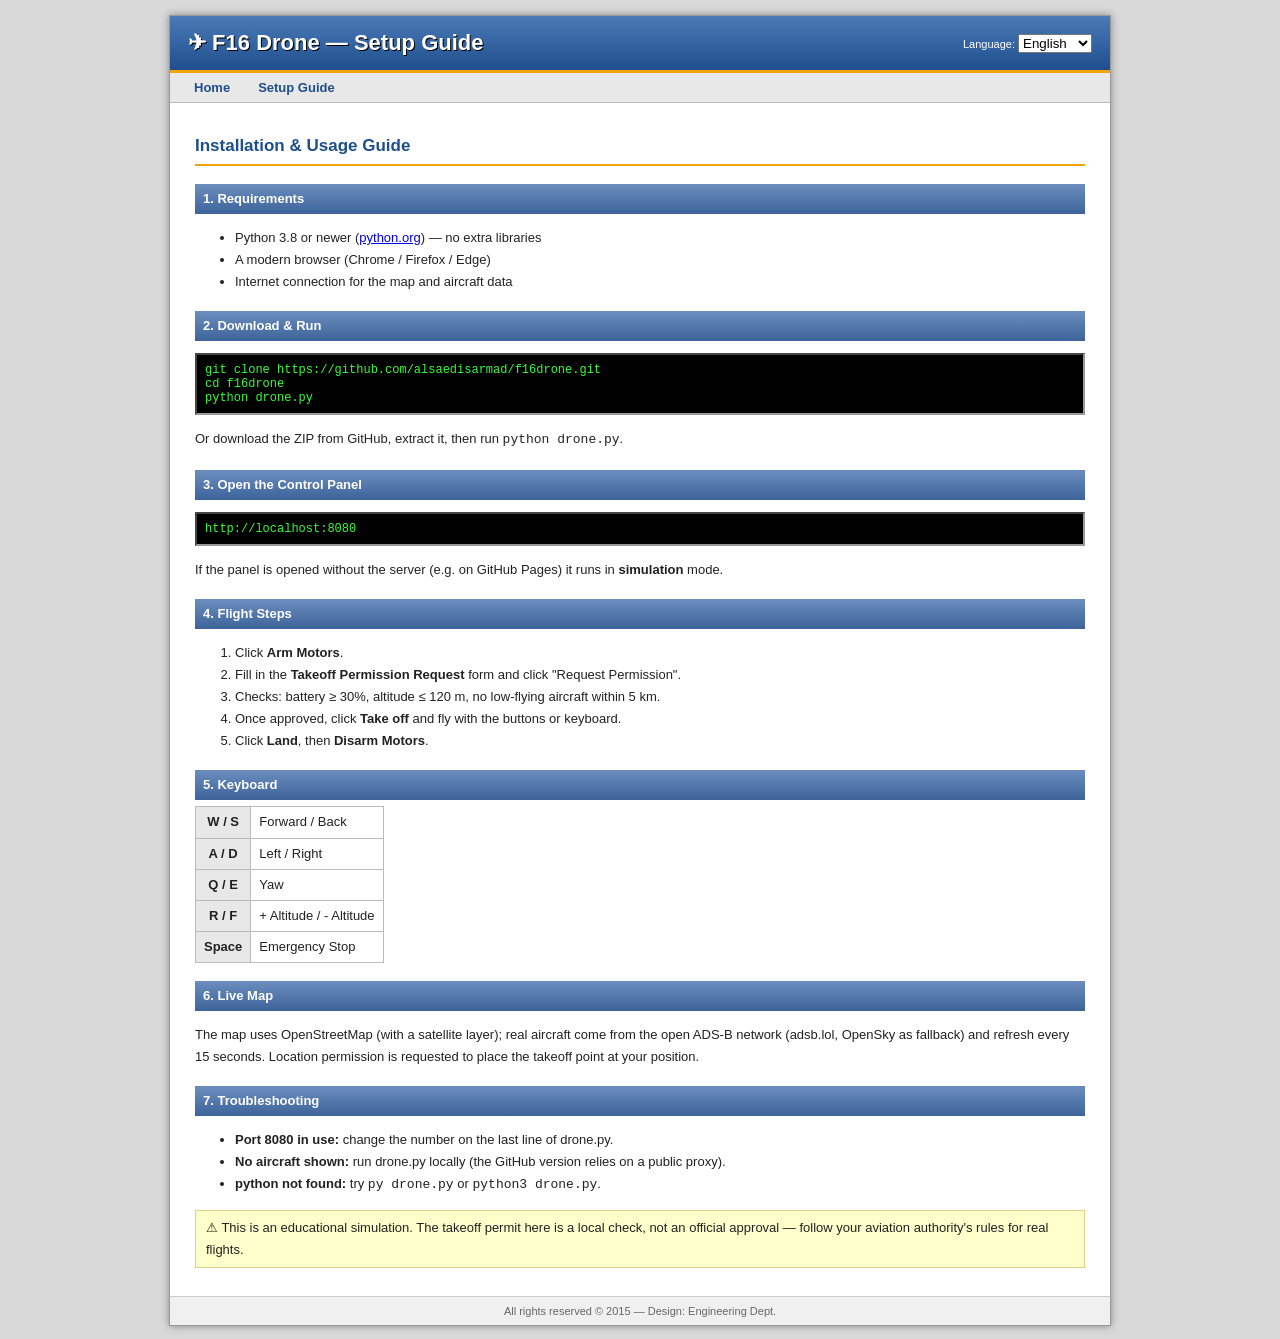
==== kurulum.html @ 57d03ef1 "Add 6-language UI, setup guide, live ADS-B map and takeoff permit Co-Authored-By: Claude Opus 5.5 <n" ====
<!DOCTYPE html>
<html lang="ar" dir="rtl">
<head>
<meta charset="utf-8">
<title>F16 Drone Kurulum</title>
<script src="lang.js"></script>
<style>
  body { margin:0; background:#d9d9d9; font-family:Tahoma, Verdana, Arial, sans-serif; font-size:13px; color:#222; }
  #wrap { width:940px; margin:15px auto; background:#fff; border:1px solid #999; box-shadow:0 0 8px #888; }
  #header { background:linear-gradient(#4a7bb7,#1f4e8c); color:#fff; padding:14px 18px; border-bottom:3px solid #f0a30a; }
  #header h1 { margin:0; font-size:22px; text-shadow:1px 1px 0 #000; }
  #header .lng { float:left; margin-top:4px; font-size:11px; } [dir=ltr] #header .lng { float:right; }
  #nav { background:#e8e8e8; border-bottom:1px solid #bbb; padding:0 10px; }
  #nav a { display:inline-block; padding:7px 14px; color:#1f4e8c; text-decoration:none; font-weight:bold; }
  #nav a:hover { background:#fff; text-decoration:underline; }
  #content { padding:15px 25px; line-height:1.7; }
  h2 { color:#1f4e8c; border-bottom:2px solid #f0a30a; padding-bottom:3px; font-size:17px; }
  h3 { background:linear-gradient(#6c8ebf,#3d6399); color:#fff; padding:4px 8px; font-size:13px; margin:18px 0 6px; }
  pre { background:#000; color:#3f3; padding:8px; font:12px "Courier New",monospace; direction:ltr; text-align:left; border:2px inset #999; }
  table { border-collapse:collapse; } td, th { border:1px solid #bbb; padding:4px 8px; } th { background:#e8e8e8; }
  .note { background:#ffffcc; border:1px solid #e0d080; padding:6px 10px; }
  #footer { text-align:center; font-size:11px; color:#666; padding:8px; border-top:1px solid #ccc; background:#f0f0f0; }
</style>
</head>
<body>
<div id="wrap">
  <div id="header">
    <div class="lng"><span data-t="language"></span> <script>document.write(langSelect())</script></div>
    <h1>&#9992; F16 Drone — <span data-t="nav_guide"></span></h1>
  </div>
  <div id="nav"><a href="index.html" data-t="nav_home"></a><a href="kurulum.html" data-t="nav_guide"></a></div>
  <div id="content"></div>
  <div id="footer" data-t="footer"></div>
</div>

<script>
var CMD = '<pre>git clone https://github.com/alsaedisarmad/f16drone.git\ncd f16drone\npython drone.py</pre>';
var URL_ = '<pre>http://localhost:8080</pre>';
var KEYS = '<table><tr><th>W / S</th><td>%f / %b</td></tr><tr><th>A / D</th><td>%l / %r</td></tr><tr><th>Q / E</th><td>%y</td></tr><tr><th>R / F</th><td>%u / %d</td></tr><tr><th>Space</th><td>%x</td></tr></table>';

var G = {
ar: ['دليل التثبيت والتشغيل',
 '<h3>1. المتطلبات</h3><ul><li>Python 3.8 أو أحدث (<a href="https://www.python.org/downloads/">python.org</a>) — بدون مكتبات إضافية</li><li>متصفح حديث (Chrome / Firefox / Edge)</li><li>اتصال إنترنت للخريطة وبيانات الطائرات</li></ul>' +
 '<h3>2. التحميل والتشغيل</h3>' + CMD + '<p>أو حمّل الملفات ZIP من GitHub وفك الضغط، ثم شغّل <code>python drone.py</code>.</p>' +
 '<h3>3. فتح لوحة التحكم</h3>' + URL_ + '<p>إذا فتحت اللوحة بدون السيرفر (مثلاً من GitHub Pages) تعمل بوضع <b>المحاكاة</b>.</p>' +
 '<h3>4. خطوات الطيران</h3><ol><li>اضغط <b>تشغيل المحركات</b>.</li><li>املأ نموذج <b>طلب إذن الإقلاع</b> واضغط «طلب الإذن».</li><li>يُفحص: البطارية ≥ 30%، الارتفاع ≤ 120 م، لا طائرات منخفضة ضمن 5 كم.</li><li>بعد الموافقة اضغط <b>إقلاع</b> وتحكم بالأزرار أو لوحة المفاتيح.</li><li>اضغط <b>هبوط</b> ثم <b>إيقاف المحركات</b>.</li></ol>' +
 '<h3>5. لوحة المفاتيح</h3>' + KEYS +
 '<h3>6. الخريطة الحية</h3><p>الخريطة من OpenStreetMap (مع طبقة قمر صناعي)، والطائرات الحقيقية من شبكة ADS-B المفتوحة (adsb.lol، واحتياطياً OpenSky) وتتحدث كل 15 ثانية. يُطلب إذن الموقع لوضع نقطة الإقلاع في مكانك.</p>' +
 '<h3>7. حل المشاكل</h3><ul><li><b>المنفذ 8080 مستخدم:</b> غيّر الرقم في آخر سطر من drone.py.</li><li><b>لا تظهر الطائرات:</b> شغّل drone.py محلياً (الموقع على GitHub يعتمد على بروكسي عام قد يتوقف).</li><li><b>python غير معروف:</b> جرّب <code>py drone.py</code> أو <code>python3 drone.py</code>.</li></ul>' +
 '<p class="note">⚠ هذا مشروع تعليمي بمحاكاة. إذن الإقلاع هنا فحص محلي وليس موافقة رسمية — للطيران الحقيقي التزم بأنظمة هيئة الطيران في بلدك.</p>'],
tr: ['Kurulum ve Kullanım Kılavuzu',
 '<h3>1. Gereksinimler</h3><ul><li>Python 3.8 veya üstü (<a href="https://www.python.org/downloads/">python.org</a>) — ek kütüphane gerekmez</li><li>Modern bir tarayıcı (Chrome / Firefox / Edge)</li><li>Harita ve uçak verisi için internet bağlantısı</li></ul>' +
 '<h3>2. İndirme ve Çalıştırma</h3>' + CMD + '<p>Veya dosyaları GitHub\'dan ZIP olarak indirip açın, ardından <code>python drone.py</code> çalıştırın.</p>' +
 '<h3>3. Kontrol Panelini Açma</h3>' + URL_ + '<p>Panel sunucu olmadan açılırsa (ör. GitHub Pages) <b>simülasyon</b> modunda çalışır.</p>' +
 '<h3>4. Uçuş Adımları</h3><ol><li><b>Motorları Çalıştır</b>\'a basın.</li><li><b>Kalkış İzni Talebi</b> formunu doldurup «İzin İste»ye basın.</li><li>Kontroller: batarya ≥ %30, irtifa ≤ 120 m, 5 km içinde alçak uçak yok.</li><li>Onaydan sonra <b>Kalkış</b>\'a basın; butonlar veya klavyeyle kontrol edin.</li><li><b>İniş</b> ve ardından <b>Motorları Durdur</b>.</li></ol>' +
 '<h3>5. Klavye</h3>' + KEYS +
 '<h3>6. Canlı Harita</h3><p>Harita OpenStreetMap\'ten (uydu katmanı ile), gerçek uçaklar açık ADS-B ağından (adsb.lol, yedek OpenSky) gelir ve 15 saniyede bir güncellenir. Kalkış noktasını konumunuza koymak için konum izni istenir.</p>' +
 '<h3>7. Sorun Giderme</h3><ul><li><b>8080 portu kullanımda:</b> drone.py\'nin son satırındaki numarayı değiştirin.</li><li><b>Uçaklar görünmüyor:</b> drone.py\'yi yerelde çalıştırın (GitHub sürümü genel bir proxy kullanır).</li><li><b>python bulunamadı:</b> <code>py drone.py</code> veya <code>python3 drone.py</code> deneyin.</li></ul>' +
 '<p class="note">⚠ Bu bir eğitim/simülasyon projesidir. Buradaki kalkış izni yerel bir kontroldür, resmi onay değildir — gerçek uçuşlarda SHGM kurallarına uyun.</p>'],
en: ['Installation & Usage Guide',
 '<h3>1. Requirements</h3><ul><li>Python 3.8 or newer (<a href="https://www.python.org/downloads/">python.org</a>) — no extra libraries</li><li>A modern browser (Chrome / Firefox / Edge)</li><li>Internet connection for the map and aircraft data</li></ul>' +
 '<h3>2. Download & Run</h3>' + CMD + '<p>Or download the ZIP from GitHub, extract it, then run <code>python drone.py</code>.</p>' +
 '<h3>3. Open the Control Panel</h3>' + URL_ + '<p>If the panel is opened without the server (e.g. on GitHub Pages) it runs in <b>simulation</b> mode.</p>' +
 '<h3>4. Flight Steps</h3><ol><li>Click <b>Arm Motors</b>.</li><li>Fill in the <b>Takeoff Permission Request</b> form and click "Request Permission".</li><li>Checks: battery ≥ 30%, altitude ≤ 120 m, no low-flying aircraft within 5 km.</li><li>Once approved, click <b>Take off</b> and fly with the buttons or keyboard.</li><li>Click <b>Land</b>, then <b>Disarm Motors</b>.</li></ol>' +
 '<h3>5. Keyboard</h3>' + KEYS +
 '<h3>6. Live Map</h3><p>The map uses OpenStreetMap (with a satellite layer); real aircraft come from the open ADS-B network (adsb.lol, OpenSky as fallback) and refresh every 15 seconds. Location permission is requested to place the takeoff point at your position.</p>' +
 '<h3>7. Troubleshooting</h3><ul><li><b>Port 8080 in use:</b> change the number on the last line of drone.py.</li><li><b>No aircraft shown:</b> run drone.py locally (the GitHub version relies on a public proxy).</li><li><b>python not found:</b> try <code>py drone.py</code> or <code>python3 drone.py</code>.</li></ul>' +
 '<p class="note">⚠ This is an educational simulation. The takeoff permit here is a local check, not an official approval — follow your aviation authority\'s rules for real flights.</p>'],
es: ['Guía de Instalación y Uso',
 '<h3>1. Requisitos</h3><ul><li>Python 3.8 o superior (<a href="https://www.python.org/downloads/">python.org</a>) — sin librerías extra</li><li>Un navegador moderno (Chrome / Firefox / Edge)</li><li>Conexión a Internet para el mapa y los datos de aeronaves</li></ul>' +
 '<h3>2. Descarga y Ejecución</h3>' + CMD + '<p>O descargue el ZIP desde GitHub, descomprímalo y ejecute <code>python drone.py</code>.</p>' +
 '<h3>3. Abrir el Panel de Control</h3>' + URL_ + '<p>Si el panel se abre sin el servidor (p. ej. en GitHub Pages) funciona en modo <b>simulación</b>.</p>' +
 '<h3>4. Pasos de Vuelo</h3><ol><li>Pulse <b>Armar Motores</b>.</li><li>Complete el formulario <b>Solicitud de Permiso de Despegue</b> y pulse «Solicitar Permiso».</li><li>Comprobaciones: batería ≥ 30%, altitud ≤ 120 m, sin aeronaves a baja altura en 5 km.</li><li>Tras la aprobación pulse <b>Despegar</b> y controle con los botones o el teclado.</li><li>Pulse <b>Aterrizar</b> y luego <b>Desarmar Motores</b>.</li></ol>' +
 '<h3>5. Teclado</h3>' + KEYS +
 '<h3>6. Mapa en Vivo</h3><p>El mapa usa OpenStreetMap (con capa satelital); las aeronaves reales provienen de la red abierta ADS-B (adsb.lol, OpenSky como respaldo) y se actualizan cada 15 segundos. Se solicita permiso de ubicación para situar el punto de despegue.</p>' +
 '<h3>7. Solución de Problemas</h3><ul><li><b>Puerto 8080 en uso:</b> cambie el número en la última línea de drone.py.</li><li><b>No aparecen aeronaves:</b> ejecute drone.py localmente (la versión de GitHub usa un proxy público).</li><li><b>python no encontrado:</b> pruebe <code>py drone.py</code> o <code>python3 drone.py</code>.</li></ul>' +
 '<p class="note">⚠ Proyecto educativo con simulación. El permiso aquí es una comprobación local, no una aprobación oficial — respete las normas de aviación de su país.</p>'],
de: ['Installations- und Bedienungsanleitung',
 '<h3>1. Voraussetzungen</h3><ul><li>Python 3.8 oder neuer (<a href="https://www.python.org/downloads/">python.org</a>) — keine Zusatzbibliotheken</li><li>Ein moderner Browser (Chrome / Firefox / Edge)</li><li>Internetverbindung für Karte und Flugdaten</li></ul>' +
 '<h3>2. Herunterladen & Starten</h3>' + CMD + '<p>Oder das ZIP von GitHub herunterladen, entpacken und <code>python drone.py</code> ausführen.</p>' +
 '<h3>3. Steuerpult öffnen</h3>' + URL_ + '<p>Ohne Server (z. B. auf GitHub Pages) läuft das Pult im <b>Simulationsmodus</b>.</p>' +
 '<h3>4. Flugablauf</h3><ol><li><b>Motoren scharf</b> klicken.</li><li>Formular <b>Startgenehmigung beantragen</b> ausfüllen und „Genehmigung anfordern" klicken.</li><li>Prüfungen: Akku ≥ 30 %, Höhe ≤ 120 m, kein Tiefflieger innerhalb 5 km.</li><li>Nach Freigabe <b>Starten</b> klicken und per Tasten oder Tastatur steuern.</li><li><b>Landen</b>, dann <b>Motoren aus</b>.</li></ol>' +
 '<h3>5. Tastatur</h3>' + KEYS +
 '<h3>6. Live-Karte</h3><p>Die Karte nutzt OpenStreetMap (mit Satellitenebene); echte Flugzeuge kommen aus dem offenen ADS-B-Netz (adsb.lol, OpenSky als Ersatz) und werden alle 15 Sekunden aktualisiert. Für den Startpunkt wird die Standortfreigabe angefragt.</p>' +
 '<h3>7. Fehlerbehebung</h3><ul><li><b>Port 8080 belegt:</b> Nummer in der letzten Zeile von drone.py ändern.</li><li><b>Keine Flugzeuge sichtbar:</b> drone.py lokal starten (die GitHub-Version nutzt einen öffentlichen Proxy).</li><li><b>python nicht gefunden:</b> <code>py drone.py</code> oder <code>python3 drone.py</code> versuchen.</li></ul>' +
 '<p class="note">⚠ Lern- und Simulationsprojekt. Die Startgenehmigung ist nur eine lokale Prüfung, keine behördliche Freigabe — bei echten Flügen die Luftfahrtregeln beachten.</p>'],
fr: ['Guide d\'Installation et d\'Utilisation',
 '<h3>1. Prérequis</h3><ul><li>Python 3.8 ou plus récent (<a href="https://www.python.org/downloads/">python.org</a>) — aucune bibliothèque supplémentaire</li><li>Un navigateur moderne (Chrome / Firefox / Edge)</li><li>Connexion Internet pour la carte et les données des avions</li></ul>' +
 '<h3>2. Téléchargement et Lancement</h3>' + CMD + '<p>Ou téléchargez le ZIP depuis GitHub, décompressez-le puis lancez <code>python drone.py</code>.</p>' +
 '<h3>3. Ouvrir le Panneau de Contrôle</h3>' + URL_ + '<p>Sans le serveur (ex. sur GitHub Pages), le panneau fonctionne en mode <b>simulation</b>.</p>' +
 '<h3>4. Étapes de Vol</h3><ol><li>Cliquez sur <b>Armer les moteurs</b>.</li><li>Remplissez le formulaire <b>Demande d\'Autorisation de Décollage</b> et cliquez sur « Demander l\'autorisation ».</li><li>Vérifications : batterie ≥ 30 %, altitude ≤ 120 m, aucun avion à basse altitude à moins de 5 km.</li><li>Une fois approuvé, cliquez sur <b>Décoller</b> et pilotez avec les boutons ou le clavier.</li><li>Cliquez sur <b>Atterrir</b>, puis <b>Désarmer</b>.</li></ol>' +
 '<h3>5. Clavier</h3>' + KEYS +
 '<h3>6. Carte en Direct</h3><p>La carte utilise OpenStreetMap (avec couche satellite) ; les avions réels proviennent du réseau ouvert ADS-B (adsb.lol, OpenSky en secours) et sont actualisés toutes les 15 secondes. L\'autorisation de localisation est demandée pour placer le point de décollage.</p>' +
 '<h3>7. Dépannage</h3><ul><li><b>Port 8080 occupé :</b> changez le numéro à la dernière ligne de drone.py.</li><li><b>Aucun avion affiché :</b> lancez drone.py en local (la version GitHub utilise un proxy public).</li><li><b>python introuvable :</b> essayez <code>py drone.py</code> ou <code>python3 drone.py</code>.</li></ul>' +
 '<p class="note">⚠ Projet éducatif de simulation. L\'autorisation ici est une vérification locale, pas une approbation officielle — respectez la réglementation aérienne pour les vols réels.</p>']
};

window.onLang = function() {
  var g = G[LANG], keys = KEYS.replace('%f', t('forward')).replace('%b', t('back')).replace('%l', t('left')).replace('%r', t('right'))
    .replace('%y', t('yaw')).replace('%u', t('up')).replace('%d', t('down')).replace('%x', t('estop_btn'));
  document.getElementById('content').innerHTML = '<h2>' + g[0] + '</h2>' + g[1].replace(KEYS, keys);
  document.title = 'F16 Drone — ' + t('nav_guide');
};
applyLang();
</script>
</body>
</html>
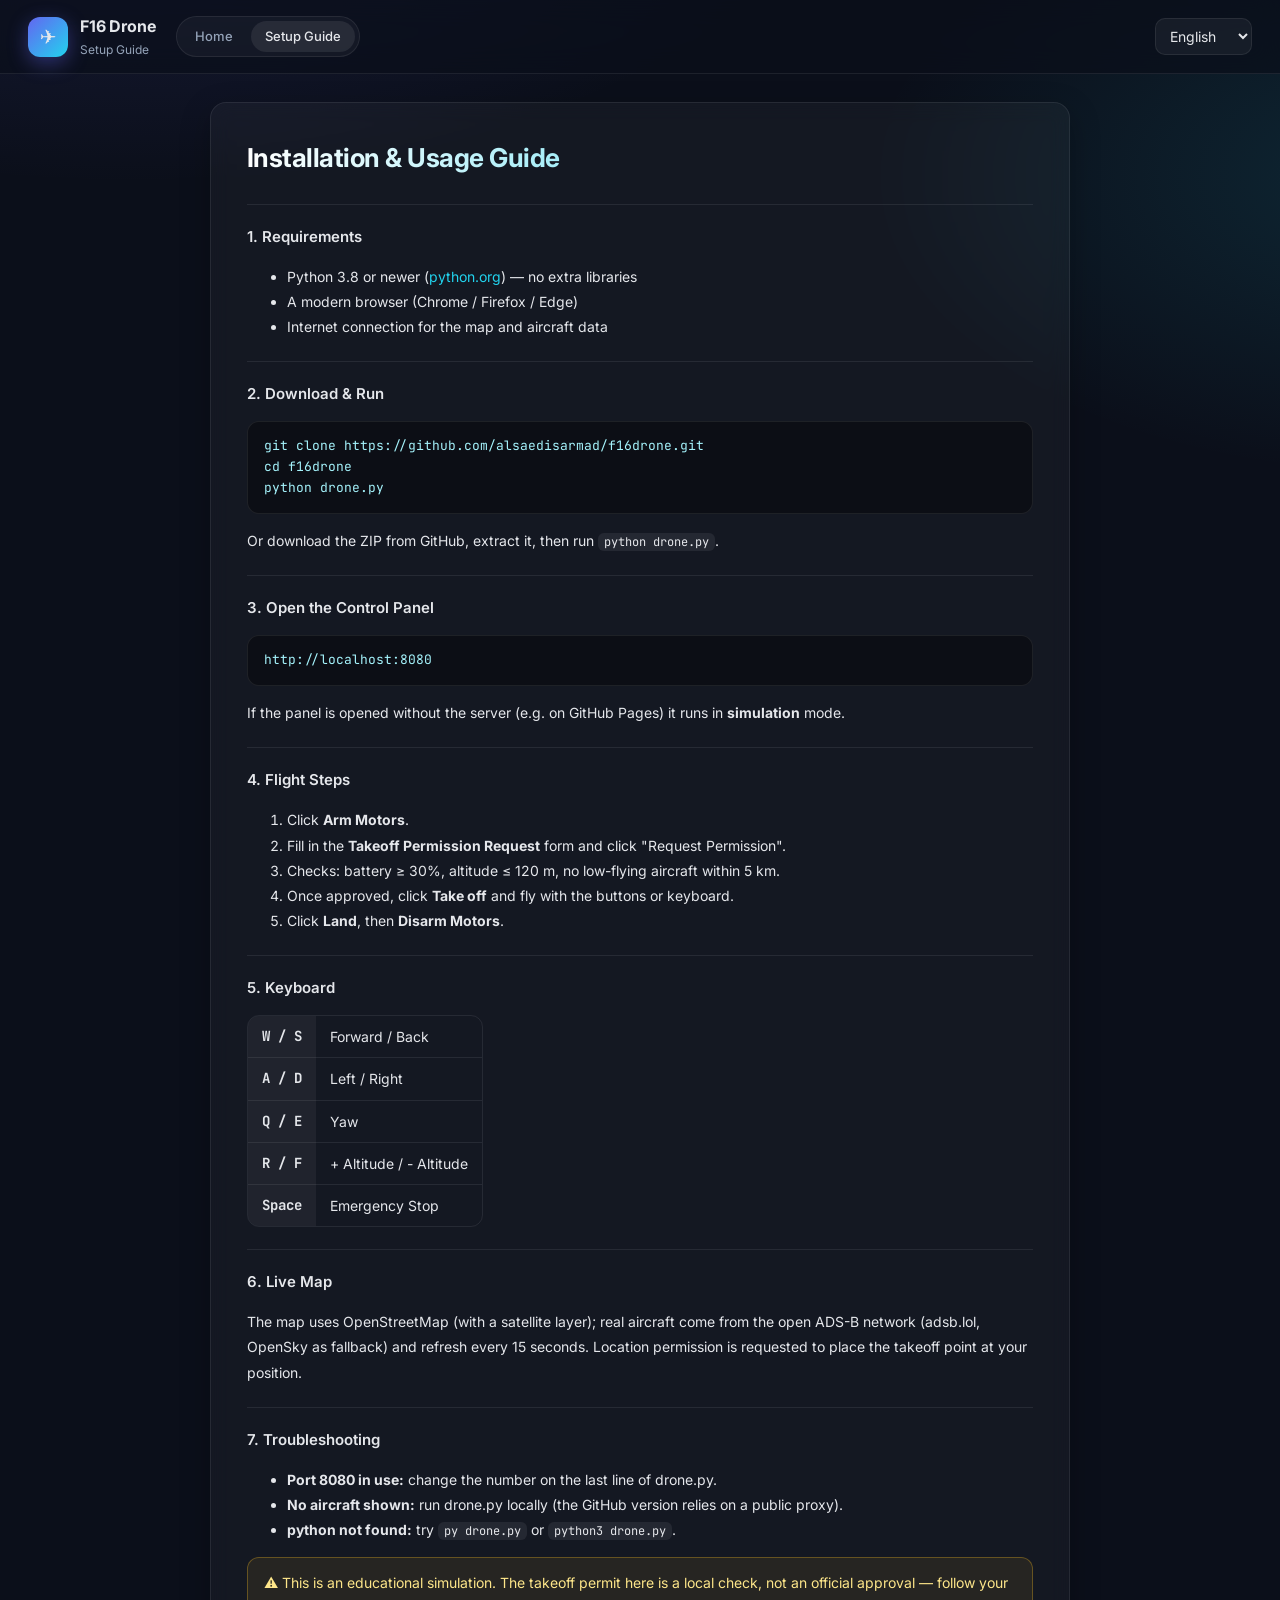
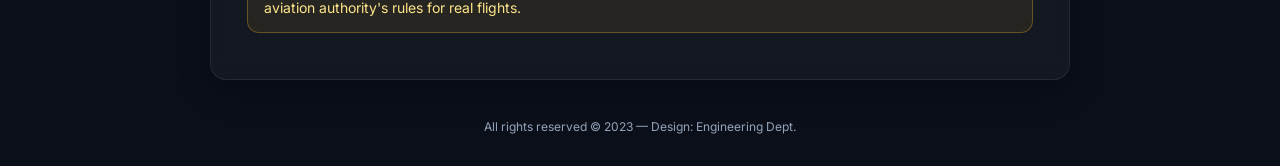
==== commit d08de0ca: "Redesign UI to modern 2023 dark style, shared stylesheet Co-Authored-By: Claude Opus 5.5 <noreply@an" ====
--- a/kurulum.html
+++ b/kurulum.html
@@ -2,36 +2,27 @@
 <html lang="ar" dir="rtl">
 <head>
 <meta charset="utf-8">
+<meta name="viewport" content="width=device-width, initial-scale=1">
 <title>F16 Drone Kurulum</title>
 <script src="lang.js"></script>
-<style>
-  body { margin:0; background:#d9d9d9; font-family:Tahoma, Verdana, Arial, sans-serif; font-size:13px; color:#222; }
-  #wrap { width:940px; margin:15px auto; background:#fff; border:1px solid #999; box-shadow:0 0 8px #888; }
-  #header { background:linear-gradient(#4a7bb7,#1f4e8c); color:#fff; padding:14px 18px; border-bottom:3px solid #f0a30a; }
-  #header h1 { margin:0; font-size:22px; text-shadow:1px 1px 0 #000; }
-  #header .lng { float:left; margin-top:4px; font-size:11px; } [dir=ltr] #header .lng { float:right; }
-  #nav { background:#e8e8e8; border-bottom:1px solid #bbb; padding:0 10px; }
-  #nav a { display:inline-block; padding:7px 14px; color:#1f4e8c; text-decoration:none; font-weight:bold; }
-  #nav a:hover { background:#fff; text-decoration:underline; }
-  #content { padding:15px 25px; line-height:1.7; }
-  h2 { color:#1f4e8c; border-bottom:2px solid #f0a30a; padding-bottom:3px; font-size:17px; }
-  h3 { background:linear-gradient(#6c8ebf,#3d6399); color:#fff; padding:4px 8px; font-size:13px; margin:18px 0 6px; }
-  pre { background:#000; color:#3f3; padding:8px; font:12px "Courier New",monospace; direction:ltr; text-align:left; border:2px inset #999; }
-  table { border-collapse:collapse; } td, th { border:1px solid #bbb; padding:4px 8px; } th { background:#e8e8e8; }
-  .note { background:#ffffcc; border:1px solid #e0d080; padding:6px 10px; }
-  #footer { text-align:center; font-size:11px; color:#666; padding:8px; border-top:1px solid #ccc; background:#f0f0f0; }
-</style>
+<link rel="preconnect" href="https://fonts.googleapis.com">
+<link rel="stylesheet" href="https://fonts.googleapis.com/css2?family=Inter:wght@400;500;600;700&family=IBM+Plex+Sans+Arabic:wght@400;500;600;700&family=JetBrains+Mono:wght@400;500&display=swap">
+<link rel="stylesheet" href="style.css">
 </head>
 <body>
-<div id="wrap">
-  <div id="header">
-    <div class="lng"><span data-t="language"></span> <script>document.write(langSelect())</script></div>
-    <h1>&#9992; F16 Drone — <span data-t="nav_guide"></span></h1>
+<header class="top">
+  <div class="brand">
+    <div class="logo">&#9992;</div>
+    <div><h1>F16 Drone</h1><small data-t="nav_guide"></small></div>
   </div>
-  <div id="nav"><a href="index.html" data-t="nav_home"></a><a href="kurulum.html" data-t="nav_guide"></a></div>
-  <div id="content"></div>
-  <div id="footer" data-t="footer"></div>
-</div>
+  <nav>
+    <a href="index.html" data-t="nav_home"></a>
+    <a href="kurulum.html" class="on" data-t="nav_guide"></a>
+  </nav>
+  <div class="tools"><script>document.write(langSelect())</script></div>
+</header>
+<main class="card doc" id="content"></main>
+<footer class="foot" data-t="footer"></footer>
 
 <script>
 var CMD = '<pre>git clone https://github.com/alsaedisarmad/f16drone.git\ncd f16drone\npython drone.py</pre>';
--- a/style.css
+++ b/style.css
@@ -0,0 +1,131 @@
+/* F16 Drone — تصميم 2023 (داكن، بطاقات زجاجية، شبكة متجاوبة) */
+:root {
+  --bg: #0b0f1a; --bg2: #111827; --card: rgba(255,255,255,.04); --line: rgba(255,255,255,.08);
+  --text: #e5e7eb; --muted: #94a3b8; --accent: #6366f1; --accent2: #22d3ee;
+  --ok: #34d399; --bad: #f87171; --warn: #fbbf24; --r: 16px;
+}
+* { box-sizing: border-box; }
+body {
+  margin: 0; color: var(--text); font: 14px/1.5 Inter, "IBM Plex Sans Arabic", system-ui, sans-serif;
+  background: radial-gradient(1200px 600px at 10% -10%, rgba(99,102,241,.18), transparent 60%),
+              radial-gradient(900px 500px at 110% 10%, rgba(34,211,238,.12), transparent 60%), var(--bg);
+  min-height: 100vh;
+}
+[lang=ar] body { font-family: "IBM Plex Sans Arabic", Inter, system-ui, sans-serif; }
+a { color: var(--accent2); text-decoration: none; }
+
+/* الشريط العلوي */
+.top {
+  position: sticky; top: 0; z-index: 1000; display: flex; align-items: center; gap: 20px; flex-wrap: wrap;
+  padding: 14px 28px; background: rgba(11,15,26,.7); backdrop-filter: blur(14px); border-bottom: 1px solid var(--line);
+}
+.brand { display: flex; align-items: center; gap: 12px; }
+.logo {
+  width: 40px; height: 40px; border-radius: 12px; display: grid; place-items: center; font-size: 20px;
+  background: linear-gradient(135deg, var(--accent), var(--accent2)); box-shadow: 0 6px 20px rgba(99,102,241,.4);
+}
+.brand h1 { margin: 0; font-size: 16px; font-weight: 700; letter-spacing: -.01em; }
+.brand small { color: var(--muted); font-size: 12px; }
+nav { display: flex; gap: 4px; background: var(--card); border: 1px solid var(--line); border-radius: 999px; padding: 4px; }
+nav a { color: var(--muted); padding: 6px 14px; border-radius: 999px; font-weight: 500; font-size: 13px; transition: .2s; }
+nav a:hover { color: var(--text); }
+nav a.on { background: rgba(255,255,255,.08); color: var(--text); }
+.tools { margin-inline-start: auto; display: flex; gap: 10px; align-items: center; }
+.pill {
+  display: inline-flex; align-items: center; gap: 8px; padding: 6px 12px; border-radius: 999px; font-size: 12px;
+  background: var(--card); border: 1px solid var(--line);
+}
+.pill b { font-weight: 500; }
+.dot { width: 8px; height: 8px; border-radius: 50%; background: var(--warn); box-shadow: 0 0 0 0 currentColor; animation: pulse 2s infinite; color: var(--warn); }
+.pill.on .dot { background: var(--ok); color: var(--ok); }
+@keyframes pulse { 0% { box-shadow: 0 0 0 0 currentColor; } 70% { box-shadow: 0 0 0 8px transparent; } 100% { box-shadow: 0 0 0 0 transparent; } }
+select, input {
+  font: inherit; color: var(--text); background: rgba(255,255,255,.05); border: 1px solid var(--line);
+  border-radius: 10px; padding: 8px 10px; outline: none; transition: .2s;
+}
+select option { background: var(--bg2); }
+select:focus, input:focus { border-color: var(--accent); box-shadow: 0 0 0 3px rgba(99,102,241,.25); }
+
+/* الشبكة والبطاقات */
+.grid { display: grid; grid-template-columns: repeat(12, 1fr); gap: 20px; padding: 24px 28px; max-width: 1440px; margin: auto; }
+.span4 { grid-column: span 4; } .span8 { grid-column: span 8; }
+@media (max-width: 1100px) { .span4 { grid-column: span 6; } .span8 { grid-column: span 12; } }
+@media (max-width: 720px) { .grid { padding: 16px; gap: 14px; } .span4, .span8 { grid-column: span 12; } .top { padding: 12px 16px; } nav { order: 3; width: 100%; justify-content: center; } }
+.card {
+  background: var(--card); border: 1px solid var(--line); border-radius: var(--r); padding: 20px;
+  backdrop-filter: blur(10px); box-shadow: 0 10px 30px rgba(0,0,0,.25);
+}
+.card h3 { margin: 0 0 14px; font-size: 12px; font-weight: 600; text-transform: uppercase; letter-spacing: .08em; color: var(--muted); }
+.card h3:not(:first-child) { margin-top: 22px; }
+
+/* بطاقات الأرقام */
+.stats { display: grid; grid-template-columns: 1fr 1fr; gap: 10px; }
+.stat { background: rgba(255,255,255,.03); border: 1px solid var(--line); border-radius: 12px; padding: 10px 12px; }
+.stat > span { display: block; font-size: 11px; color: var(--muted); }
+.stat b { font-size: 17px; font-weight: 600; font-variant-numeric: tabular-nums; }
+.green { color: var(--ok); } .red { color: var(--bad); }
+.batt { display: flex; justify-content: space-between; margin: 16px 0 6px; color: var(--muted); font-size: 12px; }
+.batt b { color: var(--text); }
+.bar { height: 8px; border-radius: 999px; background: rgba(255,255,255,.06); overflow: hidden; }
+.bar div { height: 100%; border-radius: 999px; background: linear-gradient(90deg, var(--ok), var(--accent2)); transition: width .4s; }
+.row { display: flex; justify-content: space-between; align-items: center; margin-top: 16px; color: var(--muted); font-size: 13px; }
+
+/* الأزرار */
+.btn {
+  font: inherit; font-weight: 500; font-size: 13px; color: var(--text); cursor: pointer; padding: 10px 14px;
+  background: rgba(255,255,255,.05); border: 1px solid var(--line); border-radius: 12px; transition: .15s;
+}
+.btn:hover { background: rgba(255,255,255,.1); transform: translateY(-1px); }
+.btn:active { transform: translateY(0) scale(.98); }
+.btn.primary { background: linear-gradient(135deg, var(--accent), #8b5cf6); border-color: transparent; box-shadow: 0 6px 18px rgba(99,102,241,.35); }
+.btn.stop { width: 100%; margin-top: 14px; padding: 14px; font-weight: 700; background: linear-gradient(135deg, #ef4444, #b91c1c); border-color: transparent; box-shadow: 0 6px 18px rgba(239,68,68,.35); }
+.btns { display: grid; grid-template-columns: 1fr 1fr; gap: 8px; }
+.btns .wide { grid-column: span 2; }
+.pad { direction: rtl; display: grid; grid-template-columns: repeat(3, 1fr); gap: 8px; }
+.pad .btn { display: flex; flex-direction: column; align-items: center; gap: 2px; padding: 10px 6px; font-size: 16px; }
+.pad .btn small { font-size: 11px; color: var(--muted); }
+.pad .btn:nth-child(7) { grid-column: 1 / span 1; font-size: 12px; } .pad .btn:nth-child(8) { grid-column: 3 / span 1; font-size: 12px; }
+.hint { font-size: 11px; color: var(--muted); text-align: center; margin: 10px 0 0; }
+
+/* الرادار والسجل */
+#radar { width: 100%; height: auto; border-radius: 12px; display: block; border: 1px solid var(--line); }
+#log {
+  height: 170px; overflow: auto; padding: 10px 12px; border-radius: 12px; background: rgba(0,0,0,.35);
+  border: 1px solid var(--line); font: 12px/1.7 "JetBrains Mono", monospace; color: #a5f3fc;
+}
+[dir=ltr] #log { direction: ltr; }
+
+/* الخريطة */
+#map { height: 420px; border-radius: 12px; border: 1px solid var(--line); }
+.meta { margin: 10px 0 0; font-size: 12px; color: var(--muted); }
+.dark-tiles { filter: invert(1) hue-rotate(200deg) brightness(.9) contrast(.9) saturate(.6); }
+.leaflet-container { background: var(--bg2); font-family: inherit; }
+.leaflet-popup-content-wrapper, .leaflet-popup-tip { background: var(--bg2); color: var(--text); border: 1px solid var(--line); }
+.leaflet-control-layers, .leaflet-bar a { background: var(--bg2) !important; color: var(--text) !important; border-color: var(--line) !important; }
+.plane { font-size: 18px; color: var(--warn); text-shadow: 0 0 6px rgba(251,191,36,.8); line-height: 18px; }
+.dronei { font-size: 16px; color: var(--accent2); text-shadow: 0 0 8px var(--accent2); }
+
+/* نموذج الإذن */
+.form { display: flex; flex-direction: column; gap: 10px; }
+.form label { display: flex; flex-direction: column; gap: 4px; font-size: 12px; color: var(--muted); }
+.form .two { display: grid; grid-template-columns: 1fr 1fr; gap: 10px; }
+.form input { width: 100%; }
+input[type=number] { direction: ltr; font-family: "JetBrains Mono", monospace; }
+#permit { margin-top: 14px; padding: 12px 14px; border-radius: 12px; font-size: 13px; border: 1px solid var(--line); }
+#permit.ok { background: rgba(52,211,153,.1); border-color: rgba(52,211,153,.4); color: #a7f3d0; }
+#permit.no { background: rgba(248,113,113,.08); border-color: rgba(248,113,113,.35); color: #fecaca; }
+
+.foot { text-align: center; color: var(--muted); font-size: 12px; padding: 10px 0 30px; }
+
+/* دليل التثبيت */
+.doc { max-width: 860px; margin: 28px auto; padding: 32px 36px; line-height: 1.8; }
+.doc h2 { margin: 0 0 8px; font-size: 26px; letter-spacing: -.02em; background: linear-gradient(90deg, #fff, var(--accent2)); -webkit-background-clip: text; background-clip: text; color: transparent; }
+.doc h3 { font-size: 15px; text-transform: none; letter-spacing: 0; color: var(--text); margin-top: 28px; padding-top: 18px; border-top: 1px solid var(--line); }
+.doc pre { background: rgba(0,0,0,.4); border: 1px solid var(--line); border-radius: 12px; padding: 14px 16px; font: 13px/1.6 "JetBrains Mono", monospace; color: #a5f3fc; direction: ltr; text-align: left; overflow: auto; }
+.doc code { font-family: "JetBrains Mono", monospace; background: rgba(255,255,255,.07); padding: 1px 6px; border-radius: 6px; font-size: 12px; }
+.doc table { border-collapse: separate; border-spacing: 0; border: 1px solid var(--line); border-radius: 12px; overflow: hidden; }
+.doc td, .doc th { padding: 8px 14px; border-bottom: 1px solid var(--line); }
+.doc th { background: rgba(255,255,255,.05); font-family: "JetBrains Mono", monospace; }
+.doc tr:last-child td, .doc tr:last-child th { border-bottom: 0; }
+.doc .note { background: rgba(251,191,36,.08); border: 1px solid rgba(251,191,36,.3); color: #fde68a; border-radius: 12px; padding: 12px 16px; }
+@media (max-width: 720px) { .doc { margin: 16px; padding: 22px 18px; } }
